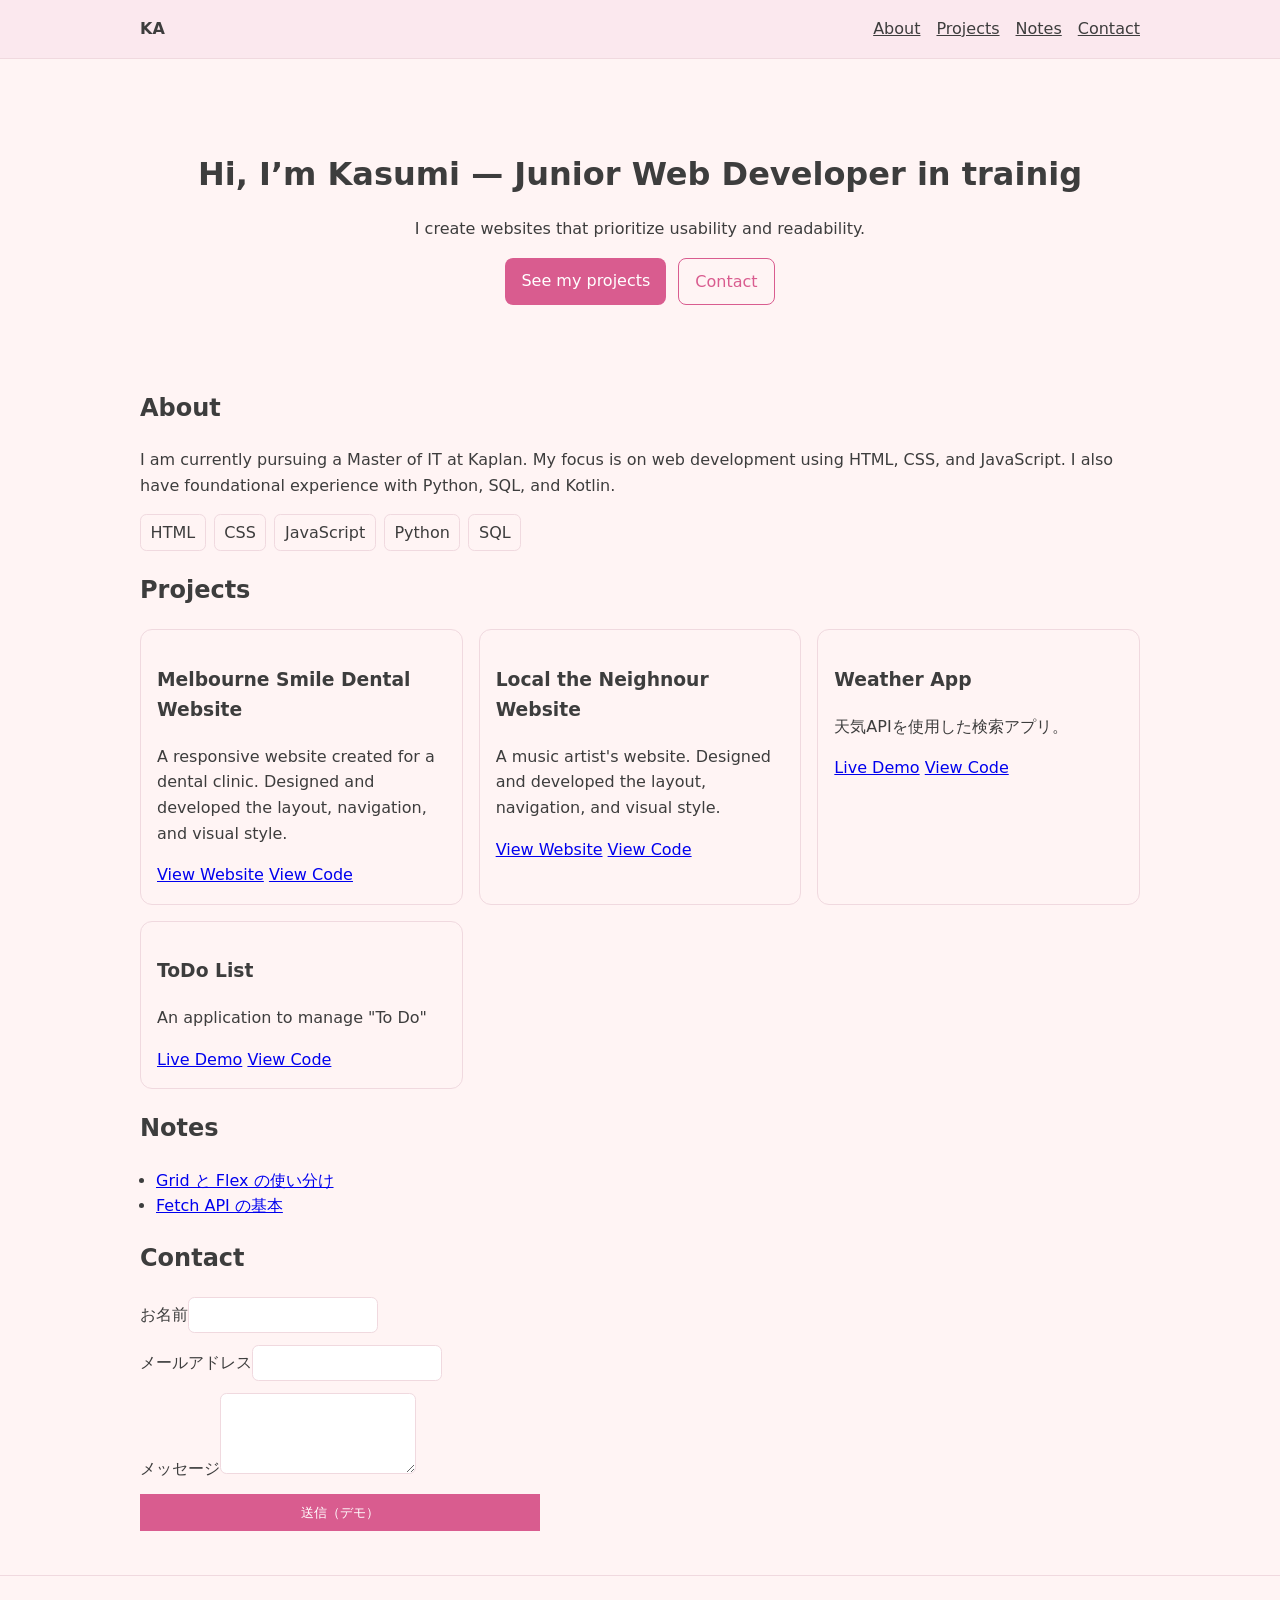
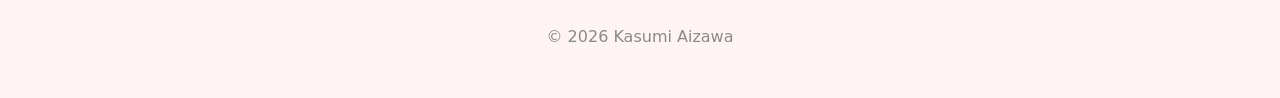
==== index.html @ dfb56917 "Initial portfolio commit" ====
<!DOCTYPE html>
<html lang="en">
<head>
    <meta charset="UTF-8">
    <meta name="viewport" content="width=device-width, initial-scale=1.0">
    <title>Kasumi Aizawa</title>
    <link rel="stylesheet" href="styles.css">
</head>
<body>
    <a class="skip-link" href="#main">メインへスキップ</a>
    <!-- Header -->
    <header class="site-header">
        <div class="container nav">
          <a class="logo" href="#">KA</a>
          <button class="nav-toggle" aria-expanded="false" aria-controls="menu">Menu</button>
          <ul id="menu" class="menu" aria-label="main-navigation">
            <li><a href="#about">About</a></li>
            <li><a href="#projects">Projects</a></li>
            <li><a href="#notes">Notes</a></li>
            <li><a href="#contact">Contact</a></li>
          </ul>
        </div>
    </header>

    <main id="main">

        <!-- Hero -->
        <section class="hero container">
            <h1>Hi, I’m Kasumi — Junior Web Developer in trainig</h1>
            <p>I create websites that prioritize usability and readability.</p>
            <div class="actions">
              <a class="btn" href="#projects">See my projects</a>
              <a class="btn ghost" href="#contact">Contact</a>
            </div>
          </section>

        <!-- About -->
        <section id="about" class="about container">
            <h2>About</h2>
            <p>
                I am currently pursuing a Master of IT at Kaplan.
                My focus is on web development using HTML, CSS, and JavaScript.
                I also have foundational experience with Python, SQL, and Kotlin.   
            </p>
            <div class="tags">
            <span class="tag">HTML</span><span class="tag">CSS</span><span class="tag">JavaScript</span>
            <span class="tag">Python</span><span class="tag">SQL</span>
            </div>
        </section>

        <!-- Projects -->
        <section id="projects" class="container">
            <h2>Projects</h2>
            <div class="grid">

            <article class="card">
                <h3>Melbourne Smile Dental Website</h3>
                <p>A responsive website created for a dental clinic.  
                    Designed and developed the layout, navigation, and visual style.</p>
                <a class="cta" href="https://kasumi880.github.io/melbourne-smile-dental/" target="_blank">View Website</a>
                <a class="cta" href="https://github.com/Kasumi880/melbourne-smile-dental" target="_blank">
                    View Code
                  </a>
            </article>

            <article class="card">
                <h3>Local the Neighnour Website</h3>
                <p>A music artist's website.  
                    Designed and developed the layout, navigation, and visual style.</p>
                <a class="cta" href="#" target="_blank">View Website</a>
                <a class="cta" href="#" target="_blank">
                    View Code
                  </a>
            </article>
    
            <article class="card">
                <h3>Weather App</h3>
                <p>天気APIを使用した検索アプリ。</p>
                <a class="cta" href="#">Live Demo</a>
                <a class="cta" href="#" target="_blank">
                    View Code
                  </a>
            </article>

            <article class="card">
                <h3>ToDo List</h3>
                <p>An application to manage "To Do"</p>
                <a class="cta" href="https://kasumi880.github.io/todo-list/" target="_blank">Live Demo</a>
                <a class="cta" href="https://github.com/Kasumi880/todo-list" target="_blank">
                    View Code
                  </a>
            </article>
            </div>

        </section>

        <!-- Notes -->
        <section id="notes" class="container">
            <h2>Notes</h2>
            <ul class="notes">
            <li><a href="#">Grid と Flex の使い分け</a></li>
            <li><a href="#">Fetch API の基本</a></li>
            </ul>
        </section>
    
        <!-- Contact -->
        <section id="contact" class="container">
            <h2>Contact</h2>
            <form class="contact-form">
            <label>お名前<input name="name" required /></label>
            <label>メールアドレス<input type="email" name="email" required /></label>
            <label>メッセージ<textarea name="message" rows="4"></textarea></label>
            <button type="submit">送信（デモ）</button>
            <p class="result" aria-live="polite"></p>
            </form>
        </section>

    </main>
    <!-- Footer -->
    <footer class="site-footer">
        <p>© <span id="year"></span> Kasumi Aizawa</p>
    </footer>

    <script src="script.js"></script>
    
</body>
</html>
---- styles.css ----
:root{
    --max: 1000px;
    --bg: #fff4f4;
    --fg: #3d3d3d;
    --muted: #8a8a8a;
    --brand: #d95c8f;
    --line: #f0d9df;
    --card: #ffffff;
    --nav-bg: #fbe8ee;  
    --nav-text: #3d3d3d;
  }
  body{
    margin:0; font-family:system-ui,sans-serif;
    color:var(--fg); line-height:1.6;
    background: var(--bg);
  }
  .container{ max-width:var(--max); margin:0 auto; padding:0 1rem; }
  
  /* Skip Link */
  .skip-link{ position:absolute; left:-999px; }
  .skip-link:focus{ left:1rem; top:1rem; background:black; color:white; padding:.5rem; }
  
  /* Header */
  .site-header{ position:sticky; top:0; background:var(--nav-bg); border-bottom:1px solid var(--line); }
  .nav{ display:flex; align-items:center; gap:1rem; min-height:56px; }
  .logo{ font-weight:700; color:var(--fg); text-decoration:none; }
  .nav-toggle{ margin-left:auto; display:none; border:1px solid var(--line); background:none; padding:.4rem .6rem; border-radius:.5rem; }
  .menu{ display:flex; gap:1rem; list-style:none; margin-left:auto; padding:0; }
  .logo,
  .menu a{
    color: var(--nav-text);
  }
  .menu a:hover{
      color: var(--brand);
  }
  @media (max-width:720px){
    .nav-toggle{ display:block; }
    .menu{ display:none; position:absolute; background:white; border:1px solid var(--line); padding:1rem; top:56px; right:1rem; flex-direction:column; }
    .menu[data-open="true"]{ display:flex; }
  }
  
  /* Hero */
  .hero{ text-align:center; padding:4rem 0; }
  .hero h1{ font-size:2rem; margin-bottom:.5rem; }
  .actions{ display:flex; justify-content:center; gap:.75rem; margin-top:1rem; }
  .btn{ padding:.6rem 1rem; background:var(--brand); color:white; border-radius:.5rem; text-decoration:none; }
  .btn.ghost{ background:transparent; color:var(--brand); border:1px solid var(--brand); }
  
  /* Sections */
  section{ padding:3rem 0; }
  
  /* Tags */
  .tags{ display:flex; gap:.5rem; flex-wrap:wrap; margin-top:1rem; }
  .tag{ border:1px solid var(--line); padding:.3rem .6rem; border-radius:.4rem; }
  
  /* Projects */
  .grid{ display:grid; gap:1rem; grid-template-columns:repeat(auto-fit,minmax(260px,1fr)); }
  .card{ border:1px solid var(--line); padding:1rem; border-radius:.75rem; }
  .card:hover{ box-shadow:0 4px 14px rgba(0,0,0,.08); }
  
  /* Notes */
  .notes{ padding-left:1rem; }
  
  /* Contact */
  form{ display:grid; gap:.75rem; max-width:400px; }
  input, textarea{ border:1px solid var(--line); padding:.6rem; border-radius:.4rem; }
  button{ padding:.6rem 1rem; background:var(--brand); border:none; color:white; cursor:pointer; }
  
  /* Footer */
  .site-footer{ text-align:center; padding:2rem 1rem; color:var(--muted); border-top:1px solid var(--line); }
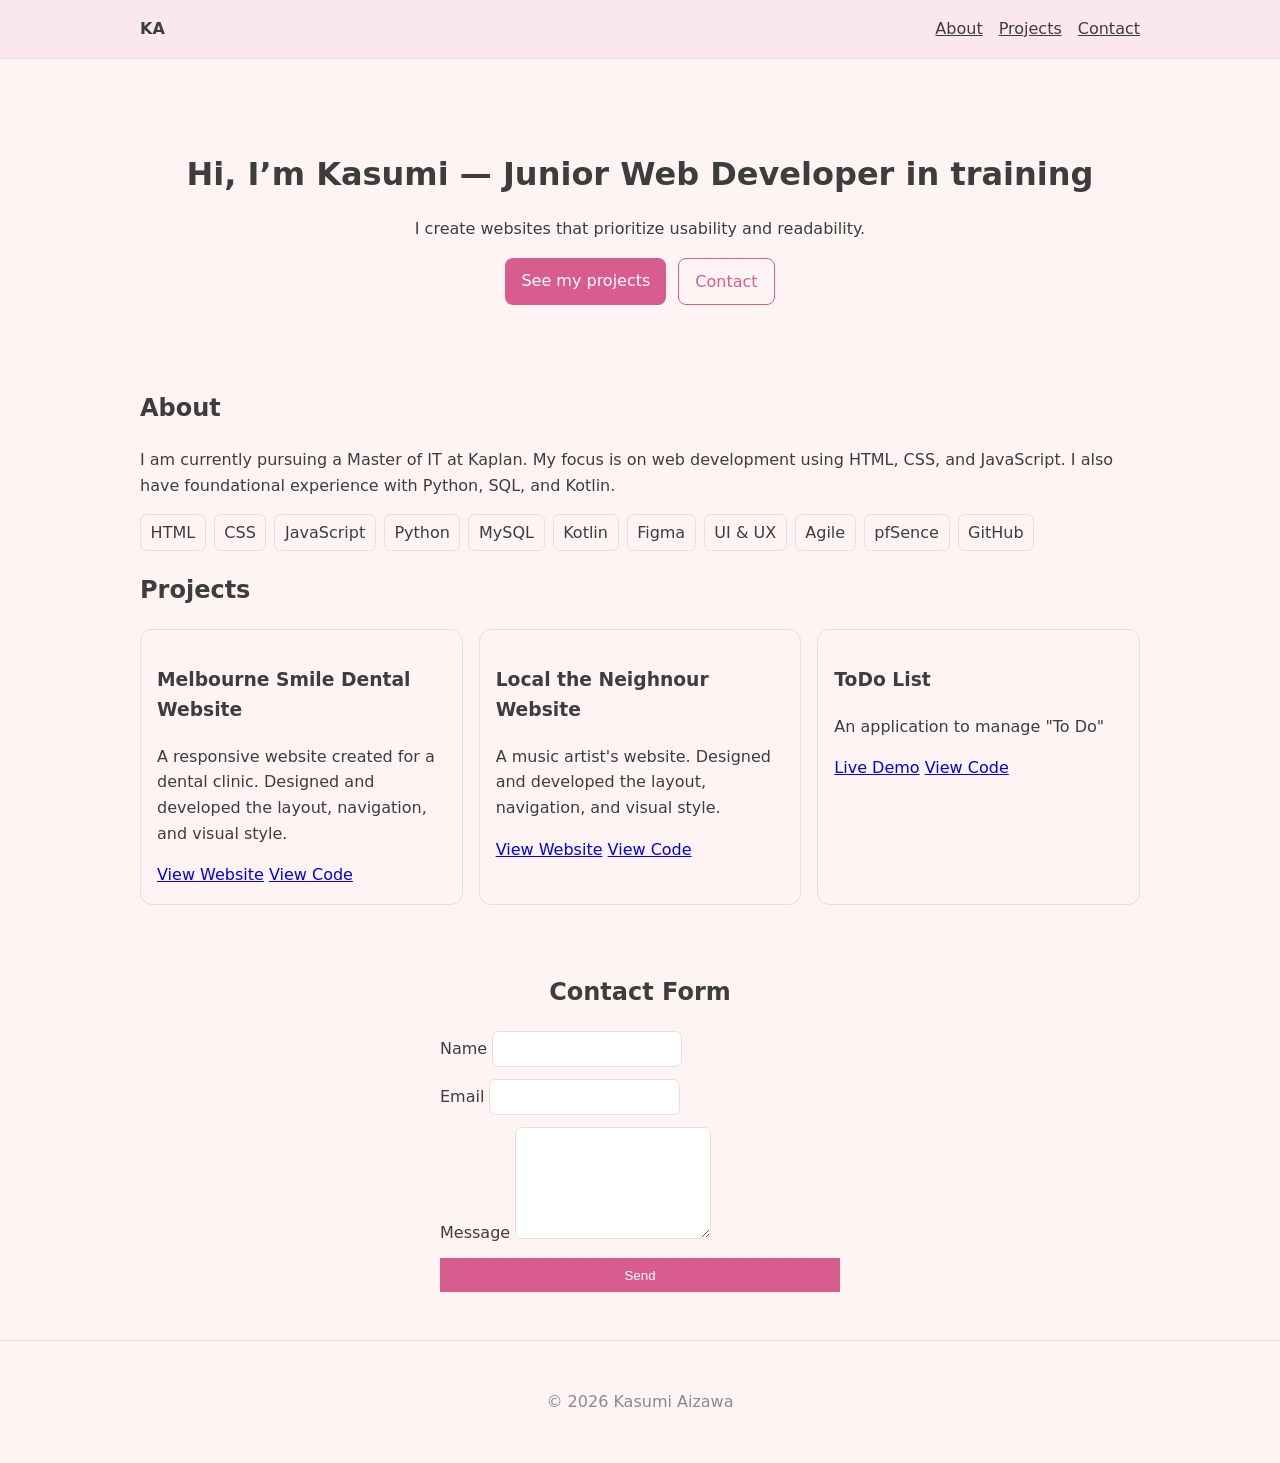
==== commit 8c224242: "updated contact form" ====
--- a/index.html
+++ b/index.html
@@ -7,7 +7,7 @@
     <link rel="stylesheet" href="styles.css">
 </head>
 <body>
-    <a class="skip-link" href="#main">メインへスキップ</a>
+    <a class="skip-link" href="#main">Skip to Main</a>
     <!-- Header -->
     <header class="site-header">
         <div class="container nav">
@@ -16,7 +16,7 @@
           <ul id="menu" class="menu" aria-label="main-navigation">
             <li><a href="#about">About</a></li>
             <li><a href="#projects">Projects</a></li>
-            <li><a href="#notes">Notes</a></li>
+            <!-- <li><a href="#notes">Notes</a></li> -->
             <li><a href="#contact">Contact</a></li>
           </ul>
         </div>
@@ -26,7 +26,7 @@
 
         <!-- Hero -->
         <section class="hero container">
-            <h1>Hi, I’m Kasumi — Junior Web Developer in trainig</h1>
+            <h1>Hi, I’m Kasumi — Junior Web Developer in training</h1>
             <p>I create websites that prioritize usability and readability.</p>
             <div class="actions">
               <a class="btn" href="#projects">See my projects</a>
@@ -44,7 +44,9 @@
             </p>
             <div class="tags">
             <span class="tag">HTML</span><span class="tag">CSS</span><span class="tag">JavaScript</span>
-            <span class="tag">Python</span><span class="tag">SQL</span>
+            <span class="tag">Python</span><span class="tag">MySQL</span><span class="tag">Kotlin</span>
+            <span class="tag">Figma</span><span class="tag">UI & UX</span><span class="tag">Agile</span>
+            <span class="tag">pfSence</span><span class="tag">GitHub</span>
             </div>
         </section>
 
@@ -73,14 +75,14 @@
                   </a>
             </article>
     
-            <article class="card">
+            <!-- <article class="card">
                 <h3>Weather App</h3>
                 <p>天気APIを使用した検索アプリ。</p>
                 <a class="cta" href="#">Live Demo</a>
                 <a class="cta" href="#" target="_blank">
                     View Code
                   </a>
-            </article>
+            </article> -->
 
             <article class="card">
                 <h3>ToDo List</h3>
@@ -94,26 +96,34 @@
 
         </section>
 
-        <!-- Notes -->
-        <section id="notes" class="container">
-            <h2>Notes</h2>
-            <ul class="notes">
-            <li><a href="#">Grid と Flex の使い分け</a></li>
-            <li><a href="#">Fetch API の基本</a></li>
-            </ul>
-        </section>
-    
         <!-- Contact -->
-        <section id="contact" class="container">
-            <h2>Contact</h2>
-            <form class="contact-form">
-            <label>お名前<input name="name" required /></label>
-            <label>メールアドレス<input type="email" name="email" required /></label>
-            <label>メッセージ<textarea name="message" rows="4"></textarea></label>
-            <button type="submit">送信（デモ）</button>
-            <p class="result" aria-live="polite"></p>
+        <div id="contact-container">
+        <section id="contact">
+            <h2 id="contactHeader">Contact Form</h2>
+          
+            <form action="https://formspree.io/f/mnjjdqby" method="POST">
+              <label>
+                Name
+                <input type="text" name="name" required>
+              </label>
+          
+              <label>
+                Email
+                <input type="email" name="email" required>
+              </label>
+          
+              <label>
+                Message
+                <textarea name="message" rows="6" required></textarea>
+              </label>
+          
+              <!-- spam protection -->
+              <input type="text" name="_gotcha" style="display:none">
+          
+              <button type="submit">Send</button>
             </form>
-        </section>
+          </section>
+         
 
     </main>
     <!-- Footer -->
--- a/styles.css
+++ b/styles.css
@@ -1,70 +1,74 @@
 :root{
-    --max: 1000px;
-    --bg: #fff4f4;
-    --fg: #3d3d3d;
-    --muted: #8a8a8a;
-    --brand: #d95c8f;
-    --line: #f0d9df;
-    --card: #ffffff;
-    --nav-bg: #fbe8ee;  
-    --nav-text: #3d3d3d;
-  }
-  body{
-    margin:0; font-family:system-ui,sans-serif;
-    color:var(--fg); line-height:1.6;
-    background: var(--bg);
-  }
-  .container{ max-width:var(--max); margin:0 auto; padding:0 1rem; }
-  
-  /* Skip Link */
-  .skip-link{ position:absolute; left:-999px; }
-  .skip-link:focus{ left:1rem; top:1rem; background:black; color:white; padding:.5rem; }
-  
-  /* Header */
-  .site-header{ position:sticky; top:0; background:var(--nav-bg); border-bottom:1px solid var(--line); }
-  .nav{ display:flex; align-items:center; gap:1rem; min-height:56px; }
-  .logo{ font-weight:700; color:var(--fg); text-decoration:none; }
-  .nav-toggle{ margin-left:auto; display:none; border:1px solid var(--line); background:none; padding:.4rem .6rem; border-radius:.5rem; }
-  .menu{ display:flex; gap:1rem; list-style:none; margin-left:auto; padding:0; }
-  .logo,
-  .menu a{
-    color: var(--nav-text);
-  }
-  .menu a:hover{
-      color: var(--brand);
-  }
-  @media (max-width:720px){
-    .nav-toggle{ display:block; }
-    .menu{ display:none; position:absolute; background:white; border:1px solid var(--line); padding:1rem; top:56px; right:1rem; flex-direction:column; }
-    .menu[data-open="true"]{ display:flex; }
-  }
-  
-  /* Hero */
-  .hero{ text-align:center; padding:4rem 0; }
-  .hero h1{ font-size:2rem; margin-bottom:.5rem; }
-  .actions{ display:flex; justify-content:center; gap:.75rem; margin-top:1rem; }
-  .btn{ padding:.6rem 1rem; background:var(--brand); color:white; border-radius:.5rem; text-decoration:none; }
-  .btn.ghost{ background:transparent; color:var(--brand); border:1px solid var(--brand); }
-  
-  /* Sections */
-  section{ padding:3rem 0; }
-  
-  /* Tags */
-  .tags{ display:flex; gap:.5rem; flex-wrap:wrap; margin-top:1rem; }
-  .tag{ border:1px solid var(--line); padding:.3rem .6rem; border-radius:.4rem; }
-  
-  /* Projects */
-  .grid{ display:grid; gap:1rem; grid-template-columns:repeat(auto-fit,minmax(260px,1fr)); }
-  .card{ border:1px solid var(--line); padding:1rem; border-radius:.75rem; }
-  .card:hover{ box-shadow:0 4px 14px rgba(0,0,0,.08); }
-  
-  /* Notes */
-  .notes{ padding-left:1rem; }
-  
-  /* Contact */
-  form{ display:grid; gap:.75rem; max-width:400px; }
-  input, textarea{ border:1px solid var(--line); padding:.6rem; border-radius:.4rem; }
-  button{ padding:.6rem 1rem; background:var(--brand); border:none; color:white; cursor:pointer; }
-  
-  /* Footer */
-  .site-footer{ text-align:center; padding:2rem 1rem; color:var(--muted); border-top:1px solid var(--line); }+  --max: 1000px;
+  --bg: #fff4f4;
+  --fg: #3d3d3d;
+  --muted: #8a8a8a;
+  --brand: #d95c8f;
+  --line: #f0d9df;
+  --card: #ffffff;
+  --nav-bg: #fbe8ee;  
+  --nav-text: #3d3d3d;
+}
+body{
+  margin:0; font-family:system-ui,sans-serif;
+  color:var(--fg); line-height:1.6;
+  background: var(--bg);
+}
+.container{ max-width:var(--max); margin:0 auto; padding:0 1rem; }
+
+/* Skip Link */
+.skip-link{ position:absolute; left:-999px; }
+.skip-link:focus{ left:1rem; top:1rem; background:black; color:white; padding:.5rem; }
+
+/* Header */
+.site-header{ position:sticky; top:0; background:var(--nav-bg); border-bottom:1px solid var(--line); }
+.nav{ display:flex; align-items:center; gap:1rem; min-height:56px; }
+.logo{ font-weight:700; color:var(--fg); text-decoration:none; }
+.nav-toggle{ margin-left:auto; display:none; border:1px solid var(--line); background:none; padding:.4rem .6rem; border-radius:.5rem; }
+.menu{ display:flex; gap:1rem; list-style:none; margin-left:auto; padding:0; }
+.logo,
+.menu a{
+  color: var(--nav-text);
+}
+.menu a:hover{
+    color: var(--brand);
+}
+@media (max-width:720px){
+  .nav-toggle{ display:block; }
+  .menu{ display:none; position:absolute; background:white; border:1px solid var(--line); padding:1rem; top:56px; right:1rem; flex-direction:column; }
+  .menu[data-open="true"]{ display:flex; }
+}
+
+/* Hero */
+.hero{ text-align:center; padding:4rem 0; }
+.hero h1{ font-size:2rem; margin-bottom:.5rem; }
+.actions{ display:flex; justify-content:center; gap:.75rem; margin-top:1rem; }
+.btn{ padding:.6rem 1rem; background:var(--brand); color:white; border-radius:.5rem; text-decoration:none; }
+.btn.ghost{ background:transparent; color:var(--brand); border:1px solid var(--brand); }
+
+/* Sections */
+section{ padding:3rem 0; }
+
+/* Tags */
+.tags{ display:flex; gap:.5rem; flex-wrap:wrap; margin-top:1rem; }
+.tag{ border:1px solid var(--line); padding:.3rem .6rem; border-radius:.4rem; }
+
+/* Projects */
+.grid{ display:grid; gap:1rem; grid-template-columns:repeat(auto-fit,minmax(260px,1fr)); }
+.card{ border:1px solid var(--line); padding:1rem; border-radius:.75rem; }
+.card:hover{ box-shadow:0 4px 14px rgba(0,0,0,.08); }
+
+/* Notes */
+.notes{ padding-left:1rem; }
+
+form{ display:grid; 
+      gap:.75rem; 
+      max-width:400px; 
+      margin: 0 auto;}
+#contactHeader{ text-align: center;}
+input, textarea{ border:1px solid var(--line); padding:.6rem; border-radius:.4rem; }
+button{ padding:.6rem 1rem; background:var(--brand); border:none; color:white; cursor:pointer; }
+
+
+/* Footer */
+.site-footer{ text-align:center; padding:2rem 1rem; color:var(--muted); border-top:1px solid var(--line); }
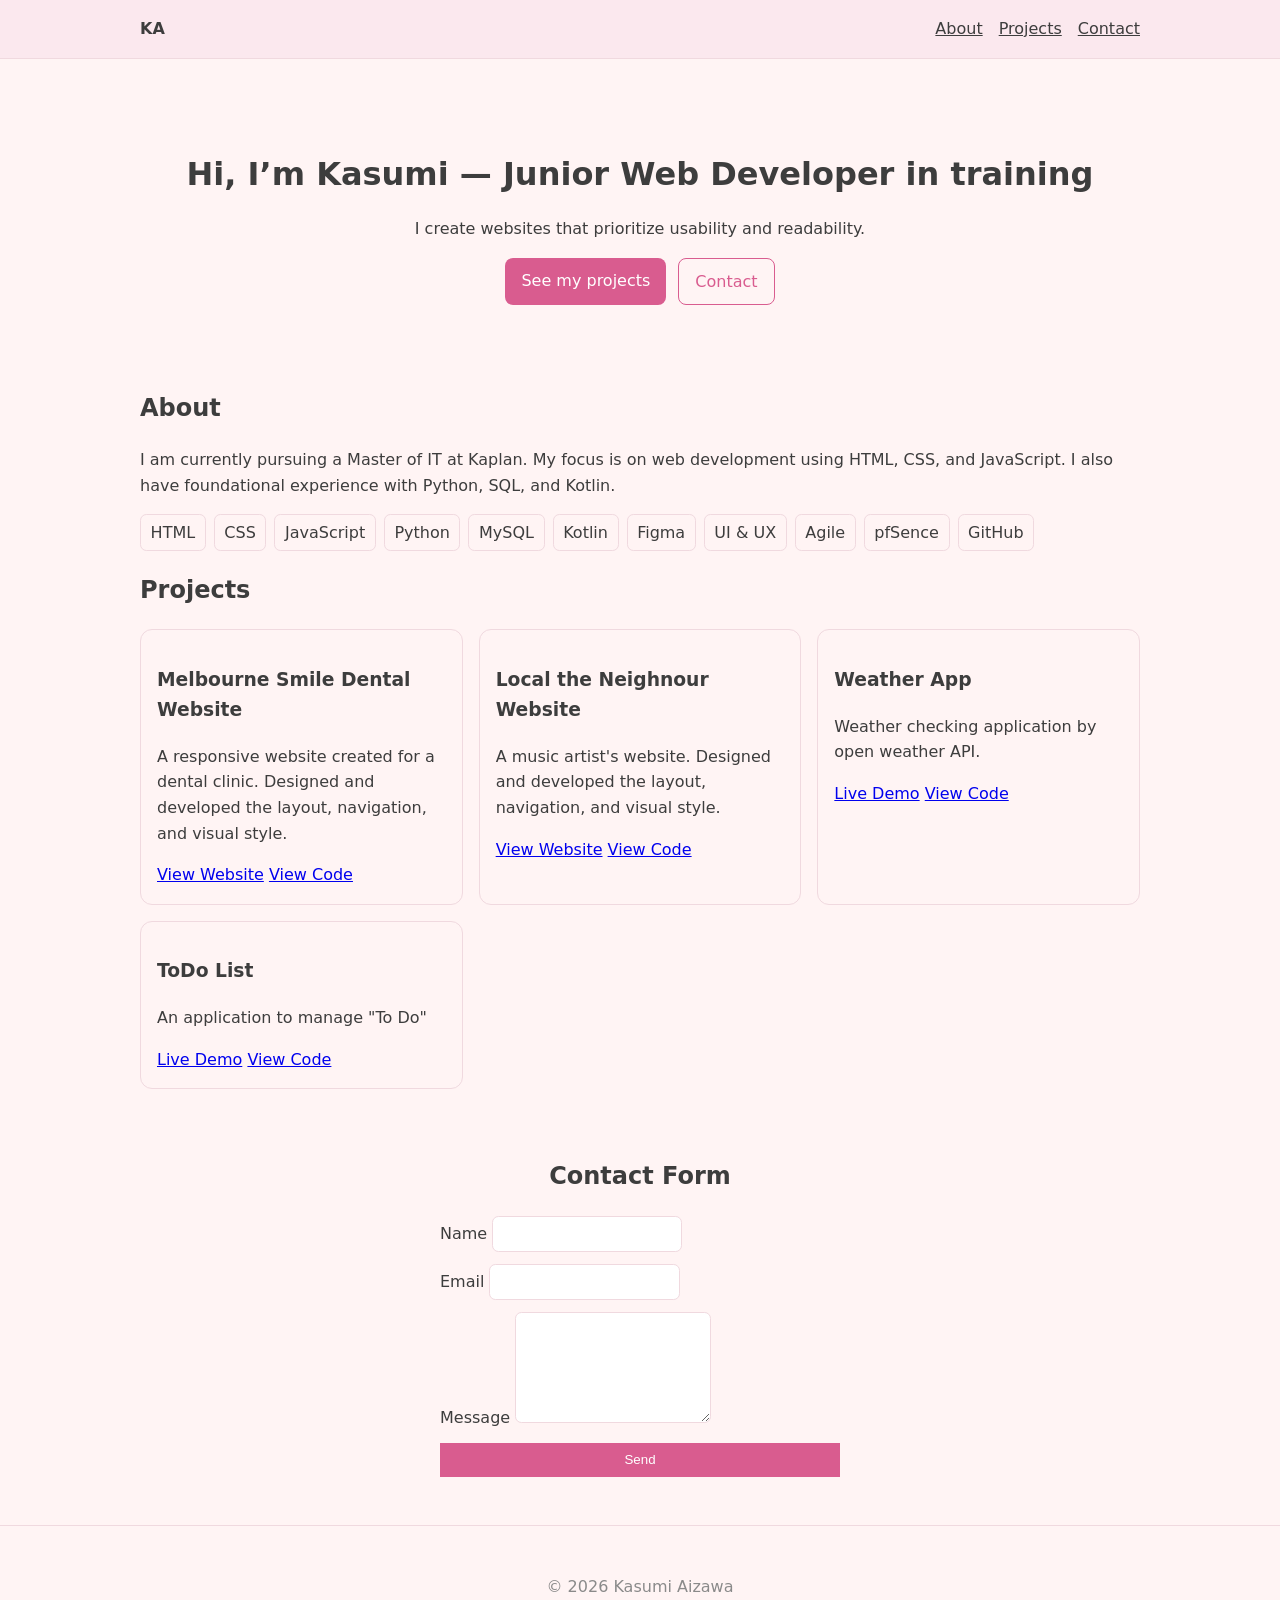
==== commit 65a39f83: "Add weather app pj" ====
--- a/index.html
+++ b/index.html
@@ -69,20 +69,20 @@
                 <h3>Local the Neighnour Website</h3>
                 <p>A music artist's website.  
                     Designed and developed the layout, navigation, and visual style.</p>
-                <a class="cta" href="#" target="_blank">View Website</a>
-                <a class="cta" href="#" target="_blank">
+                <a class="cta" href="https://kasumi880.github.io/local-the-neighbour-website/" target="_blank">View Website</a>
+                <a class="cta" href="https://github.com/Kasumi880/local-the-neighbour-website" target="_blank">
                     View Code
                   </a>
             </article>
     
-            <!-- <article class="card">
+            <article class="card">
                 <h3>Weather App</h3>
-                <p>天気APIを使用した検索アプリ。</p>
-                <a class="cta" href="#">Live Demo</a>
-                <a class="cta" href="#" target="_blank">
+                <p>Weather checking application by open weather API.</p>
+                <a class="cta" href="https://kasumi880.github.io/weather-app/">Live Demo</a>
+                <a class="cta" href="https://github.com/Kasumi880/weather-app" target="_blank">
                     View Code
                   </a>
-            </article> -->
+            </article>
 
             <article class="card">
                 <h3>ToDo List</h3>
